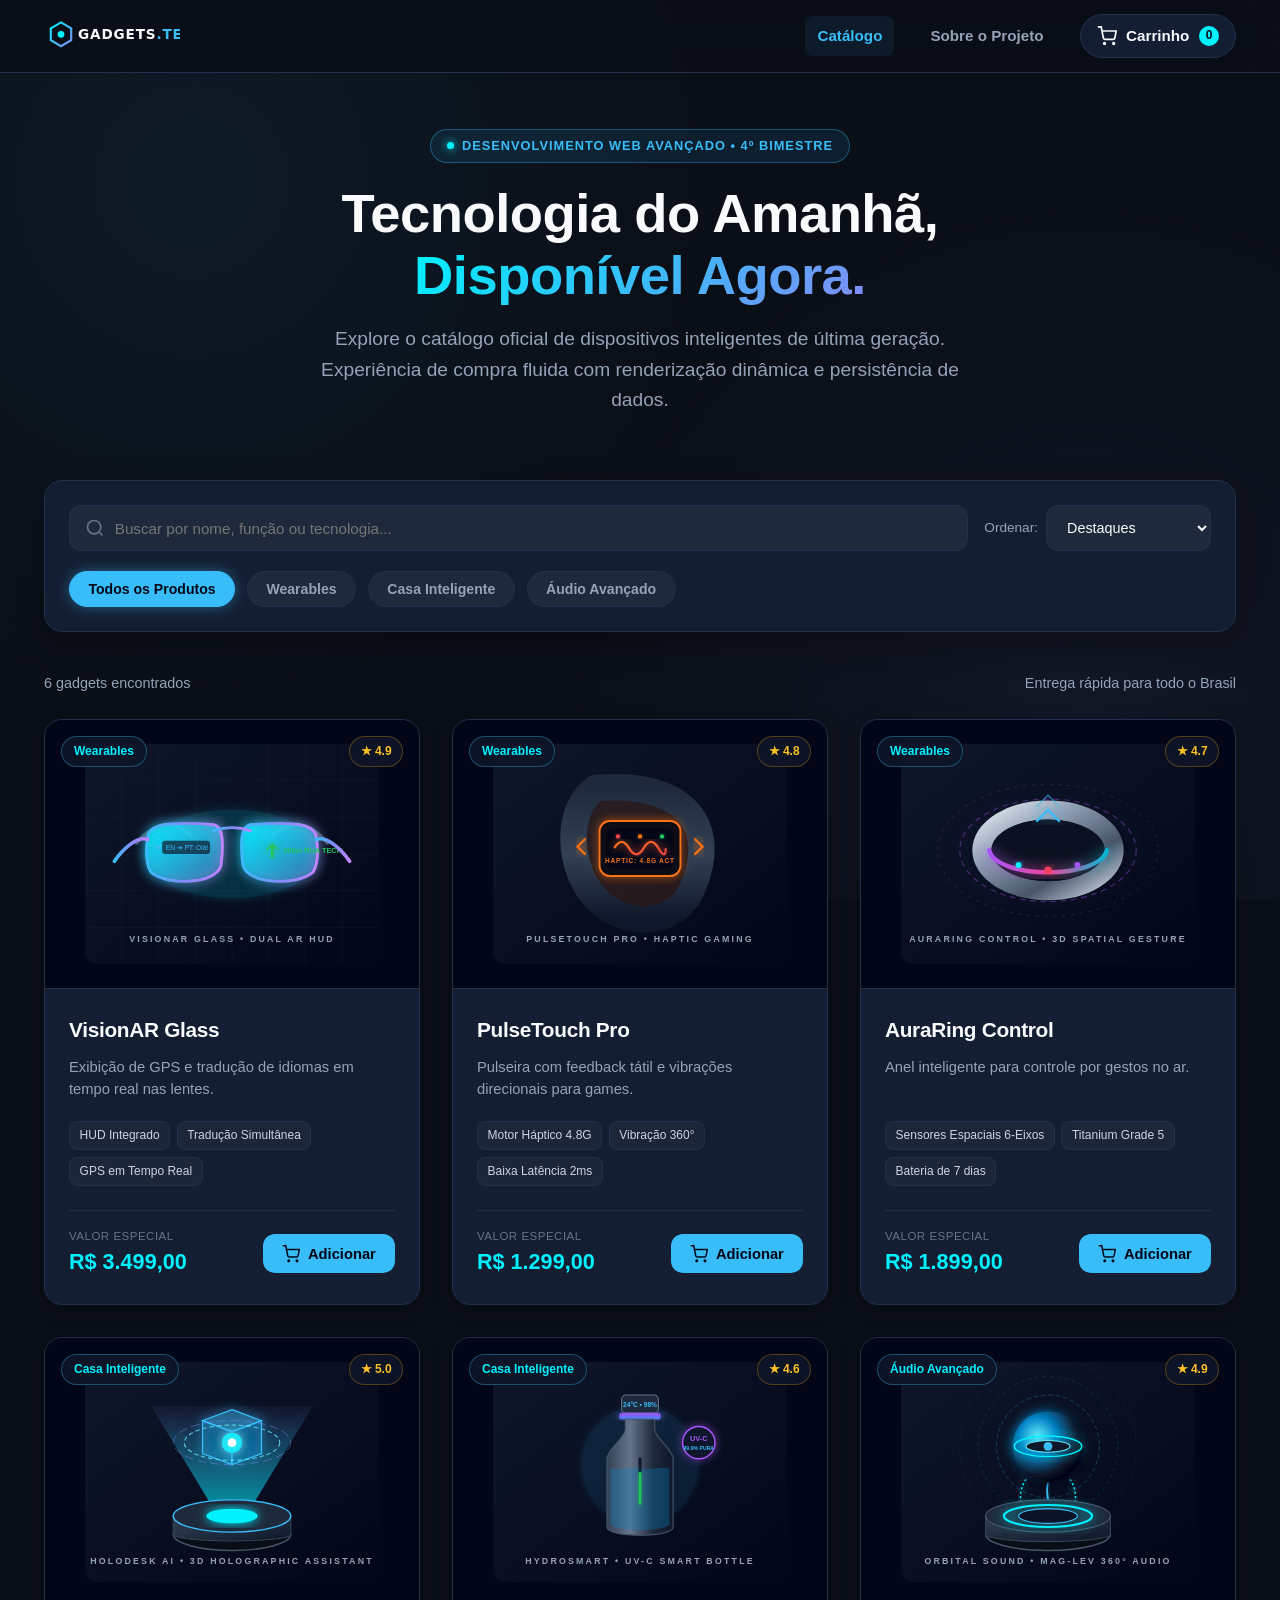
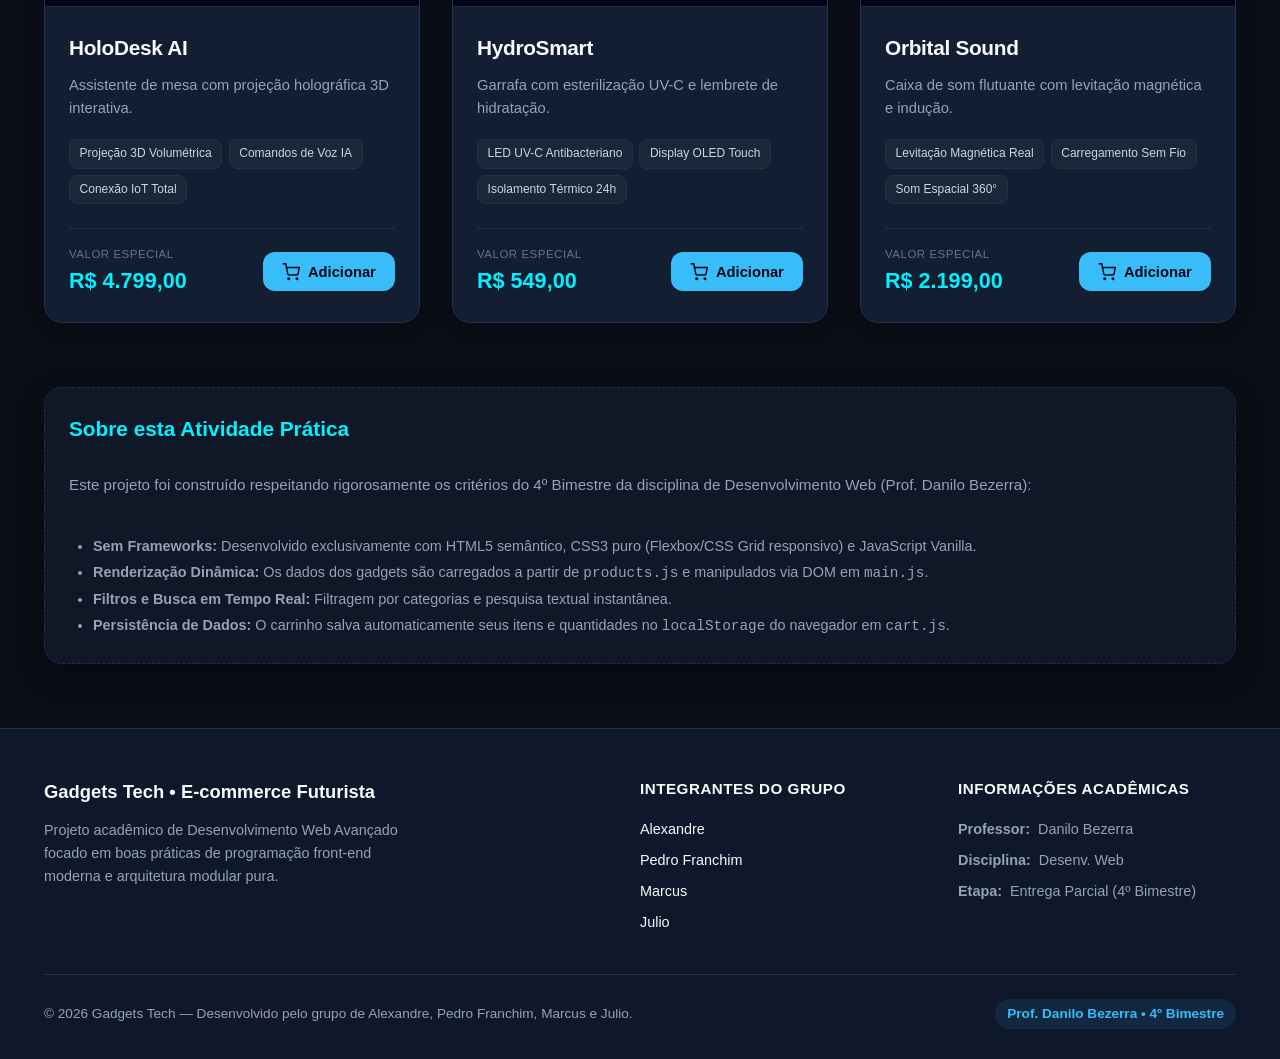
==== index.html @ e6502d01 "feat: entrega parcial 4o bimestre - gadgets tech" ====
<!DOCTYPE html>
<html lang="pt-BR">
<head>
  <meta charset="UTF-8">
  <meta name="viewport" content="width=device-width, initial-scale=1.0">
  <meta name="description" content="E-commerce e Catálogo Interativo de Gadgets Futuristas - Atividade Prática 4º Bimestre">
  <meta name="author" content="Alexandre, Pedro Franchim, Marcus e Julio">
  <title>Gadgets Tech • O Futuro Hoje</title>
  
  <!-- CSS Puro Sem Frameworks -->
  <link rel="stylesheet" href="css/style.css">
  <link rel="stylesheet" href="css/produtos.css">
  
  <!-- Favicon SVG -->
  <link rel="icon" type="image/svg+xml" href="assets/img/logo.svg">
</head>
<body>

  <!-- Cabeçalho / Navbar Principal -->
  <header class="site-header">
    <div class="container">
      <a href="index.html" class="brand-logo" aria-label="Gadgets Tech Home">
        <img src="assets/img/logo.svg" alt="Logo Gadgets Tech">
      </a>

      <nav class="main-nav" aria-label="Navegação Principal">
        <a href="index.html" class="nav-link active">Catálogo</a>
        <a href="#sobre" class="nav-link">Sobre o Projeto</a>
        
        <a href="carrinho.html" class="cart-nav-button" aria-label="Visualizar Carrinho de Compras">
          <svg width="20" height="20" viewBox="0 0 24 24" fill="none" stroke="currentColor" stroke-width="2">
            <circle cx="9" cy="21" r="1"></circle>
            <circle cx="20" cy="21" r="1"></circle>
            <path d="M1 1h4l2.68 13.39a2 2 0 0 0 2 1.61h9.72a2 2 0 0 0 2-1.61L23 6H6"></path>
          </svg>
          <span>Carrinho</span>
          <span class="cart-badge" id="nav-cart-badge">0</span>
        </a>
      </nav>
    </div>
  </header>

  <main>
    <!-- Banner Hero Principal -->
    <section class="hero-section">
      <div class="container">
        <div class="hero-tag">Desenvolvimento Web Avançado • 4º Bimestre</div>
        <h1 class="hero-title">
          Tecnologia do Amanhã, <br>
          <span class="gradient-text">Disponível Agora.</span>
        </h1>
        <p class="hero-subtitle">
          Explore o catálogo oficial de dispositivos inteligentes de última geração. Experiência de compra fluida com renderização dinâmica e persistência de dados.
        </p>
      </div>
    </section>

    <!-- Seção de Controles: Busca e Filtros por Categoria -->
    <section class="catalog-controls-section" aria-label="Filtros e Busca de Produtos">
      <div class="container">
        <div class="controls-card">
          <!-- Linha 1: Input de Busca e Ordenação -->
          <div class="search-sort-bar">
            <div class="search-input-wrapper">
              <svg class="search-icon" width="20" height="20" viewBox="0 0 24 24" fill="none" stroke="currentColor" stroke-width="2">
                <circle cx="11" cy="11" r="8"></circle>
                <line x1="21" y1="21" x2="16.65" y2="16.65"></line>
              </svg>
              <input 
                type="text" 
                id="search-input" 
                class="search-input" 
                placeholder="Buscar por nome, função ou tecnologia..." 
                autocomplete="off"
                aria-label="Buscar produtos no catálogo"
              >
              <button type="button" id="clear-search-btn" class="clear-search-btn" title="Limpar busca">&times;</button>
            </div>

            <div class="sort-wrapper">
              <label for="sort-select" class="sort-label">Ordenar:</label>
              <select id="sort-select" class="sort-select">
                <option value="default">Destaques</option>
                <option value="price-asc">Menor Preço</option>
                <option value="price-desc">Maior Preço</option>
                <option value="rating">Melhor Avaliação</option>
              </select>
            </div>
          </div>

          <!-- Linha 2: Filtros por Categoria -->
          <div class="category-filters" role="group" aria-label="Filtro por categoria">
            <button type="button" class="filter-btn active" data-category="all">Todos os Produtos</button>
            <button type="button" class="filter-btn" data-category="Wearables">Wearables</button>
            <button type="button" class="filter-btn" data-category="Casa Inteligente">Casa Inteligente</button>
            <button type="button" class="filter-btn" data-category="Áudio Avançado">Áudio Avançado</button>
          </div>
        </div>
      </div>
    </section>

    <!-- Seção do Catálogo de Produtos -->
    <section class="catalog-section">
      <div class="container">
        <div class="results-bar">
          <span id="results-count">Carregando catálogo...</span>
          <span>Entrega rápida para todo o Brasil</span>
        </div>

        <!-- Grid Renderizado Dinamicamente via JS (DOM) -->
        <div id="products-grid" class="products-grid" aria-live="polite">
          <!-- Inserido dinamicamente por main.js -->
        </div>

        <!-- Estado Vazio (Sem Resultados) -->
        <div id="no-results" class="no-results" style="display: none;">
          <div class="no-results-icon">🔍</div>
          <h3>Nenhum gadget encontrado</h3>
          <p>Tente ajustar os termos de busca ou remover os filtros de categoria aplicados.</p>
        </div>
      </div>
    </section>

    <!-- Sobre o Projeto Acadêmico -->
    <section id="sobre" class="container" style="padding-bottom: 4rem;">
      <div class="controls-card" style="background: rgba(20, 30, 51, 0.6); border: 1px dashed var(--border-subtle);">
        <h2 style="font-size: 1.3rem; margin-bottom: 0.5rem; color: var(--accent-cyan);">Sobre esta Atividade Prática</h2>
        <p style="color: var(--text-secondary); font-size: 0.95rem; margin-bottom: 1rem;">
          Este projeto foi construído respeitando rigorosamente os critérios do 4º Bimestre da disciplina de Desenvolvimento Web (Prof. Danilo Bezerra):
        </p>
        <ul style="color: var(--text-secondary); font-size: 0.9rem; padding-left: 1.5rem; line-height: 1.8;">
          <li><strong>Sem Frameworks:</strong> Desenvolvido exclusivamente com HTML5 semântico, CSS3 puro (Flexbox/CSS Grid responsivo) e JavaScript Vanilla.</li>
          <li><strong>Renderização Dinâmica:</strong> Os dados dos gadgets são carregados a partir de <code>products.js</code> e manipulados via DOM em <code>main.js</code>.</li>
          <li><strong>Filtros e Busca em Tempo Real:</strong> Filtragem por categorias e pesquisa textual instantânea.</li>
          <li><strong>Persistência de Dados:</strong> O carrinho salva automaticamente seus itens e quantidades no <code>localStorage</code> do navegador em <code>cart.js</code>.</li>
        </ul>
      </div>
    </section>
  </main>

  <!-- Rodapé -->
  <footer class="site-footer">
    <div class="container">
      <div class="footer-grid">
        <div class="footer-brand">
          <h4>Gadgets Tech • E-commerce Futurista</h4>
          <p>Projeto acadêmico de Desenvolvimento Web Avançado focado em boas práticas de programação front-end moderna e arquitetura modular pura.</p>
        </div>

        <div class="footer-col">
          <h5>Integrantes do Grupo</h5>
          <ul class="team-list">
            <li>Alexandre</li>
            <li>Pedro Franchim</li>
            <li>Marcus</li>
            <li>Julio</li>
          </ul>
        </div>

        <div class="footer-col">
          <h5>Informações Acadêmicas</h5>
          <ul>
            <li><strong>Professor:</strong> Danilo Bezerra</li>
            <li><strong>Disciplina:</strong> Desenv. Web</li>
            <li><strong>Etapa:</strong> Entrega Parcial (4º Bimestre)</li>
          </ul>
        </div>
      </div>

      <div class="footer-bottom">
        <p>&copy; 2026 Gadgets Tech — Desenvolvido pelo grupo de Alexandre, Pedro Franchim, Marcus e Julio.</p>
        <span class="academic-badge">Prof. Danilo Bezerra • 4º Bimestre</span>
      </div>
    </div>
  </footer>

  <!-- Container de Toasts Dinâmicos -->
  <div id="toast-container" class="toast-container" aria-live="polite"></div>

  <!-- Scripts JavaScript (Sem Frameworks / Modular) -->
  <script src="js/products.js"></script>
  <script src="js/cart.js"></script>
  <script src="js/main.js"></script>
</body>
</html>
---- css/style.css ----
/**
 * Estilos Globais e Layout Responsivo
 * Atividade Prática 4º Bimestre - Desenvolvimento Web Avançado
 * Alunos: Alexandre, Pedro Franchim, Marcus e Julio
 * Professor: Danilo Bezerra
 */

:root {
  /* Cores Principais - Tema Cyber Tech / Futurista */
  --bg-primary: #0a0e17;
  --bg-secondary: #0f172a;
  --bg-card: #141e33;
  --bg-card-hover: #1a2744;
  --bg-input: #1e293b;
  
  --border-subtle: #22304d;
  --border-focus: #38bdf8;
  --border-accent: rgba(56, 189, 248, 0.35);

  --text-primary: #f8fafc;
  --text-secondary: #94a3b8;
  --text-muted: #64748b;

  --accent-cyan: #00f2fe;
  --accent-blue: #38bdf8;
  --accent-indigo: #818cf8;
  --accent-purple: #c084fc;
  --accent-green: #10b981;
  --accent-red: #f43f5e;

  --gradient-tech: linear-gradient(135deg, #00f2fe 0%, #38bdf8 50%, #818cf8 100%);
  --gradient-card: linear-gradient(180deg, rgba(30, 41, 59, 0.7) 0%, rgba(15, 23, 42, 0.9) 100%);
  --glow-cyan: 0 0 25px rgba(0, 242, 254, 0.35);

  --font-family: -apple-system, BlinkMacSystemFont, "Segoe UI", Roboto, Helvetica, Arial, sans-serif;
  --radius-sm: 8px;
  --radius-md: 12px;
  --radius-lg: 18px;
  --radius-full: 9999px;

  --transition-fast: 0.2s ease;
  --transition-normal: 0.3s cubic-bezier(0.16, 1, 0.3, 1);
}

/* Reset Básico */
* {
  margin: 0;
  padding: 0;
  box-sizing: border-box;
}

html {
  font-family: var(--font-family);
  background-color: var(--bg-primary);
  color: var(--text-primary);
  scroll-behavior: smooth;
  line-height: 1.6;
}

body {
  min-height: 100vh;
  display: flex;
  flex-direction: column;
  overflow-x: hidden;
  background-image: 
    radial-gradient(circle at 15% 20%, rgba(56, 189, 248, 0.07) 0%, transparent 40%),
    radial-gradient(circle at 85% 80%, rgba(129, 140, 248, 0.07) 0%, transparent 40%);
  background-attachment: fixed;
}

a {
  color: inherit;
  text-decoration: none;
}

img {
  max-width: 100%;
  height: auto;
  display: block;
}

button {
  font-family: inherit;
  cursor: pointer;
  border: none;
  background: none;
}

/* Container Responsivo */
.container {
  width: 100%;
  max-width: 1240px;
  margin: 0 auto;
  padding: 0 1.5rem;
}

/* ==========================================================================
   Header / Navbar Principal
   ========================================================================== */
.site-header {
  position: sticky;
  top: 0;
  z-index: 100;
  background: rgba(10, 14, 23, 0.85);
  backdrop-filter: blur(14px);
  -webkit-backdrop-filter: blur(14px);
  border-bottom: 1px solid var(--border-subtle);
  transition: border-color var(--transition-fast);
}

.site-header .container {
  display: flex;
  align-items: center;
  justify-content: space-between;
  height: 72px;
}

/* Logo */
.brand-logo {
  display: flex;
  align-items: center;
  gap: 0.75rem;
  font-size: 1.25rem;
  font-weight: 800;
  letter-spacing: 0.5px;
  color: var(--text-primary);
  text-decoration: none;
}

.brand-logo img {
  height: 34px;
  width: auto;
}

/* Navegação */
.main-nav {
  display: flex;
  align-items: center;
  gap: 1.5rem;
}

.nav-link {
  font-size: 0.95rem;
  font-weight: 600;
  color: var(--text-secondary);
  transition: color var(--transition-fast);
  padding: 0.5rem 0.75rem;
  border-radius: var(--radius-sm);
}

.nav-link:hover,
.nav-link.active {
  color: var(--accent-blue);
  background: rgba(56, 189, 248, 0.08);
}

/* Botão do Carrinho no Topo */
.cart-nav-button {
  display: inline-flex;
  align-items: center;
  gap: 0.6rem;
  background: var(--bg-card);
  border: 1px solid var(--border-subtle);
  padding: 0.55rem 1rem;
  border-radius: var(--radius-full);
  color: var(--text-primary);
  font-weight: 600;
  font-size: 0.95rem;
  transition: all var(--transition-normal);
  position: relative;
}

.cart-nav-button:hover {
  border-color: var(--accent-blue);
  background: var(--bg-card-hover);
  box-shadow: 0 0 16px rgba(56, 189, 248, 0.2);
  transform: translateY(-1px);
}

.cart-badge {
  background: var(--accent-cyan);
  color: #020617;
  font-size: 0.75rem;
  font-weight: 800;
  min-width: 20px;
  height: 20px;
  border-radius: 10px;
  display: inline-flex;
  align-items: center;
  justify-content: center;
  padding: 0 5px;
  transition: transform var(--transition-fast), background-color var(--transition-fast);
}

.cart-badge.has-items {
  background: var(--accent-cyan);
  box-shadow: 0 0 10px var(--accent-cyan);
  animation: pulseBadge 1.2s ease;
}

@keyframes pulseBadge {
  0% { transform: scale(1); }
  50% { transform: scale(1.3); }
  100% { transform: scale(1); }
}

/* ==========================================================================
   Hero Banner
   ========================================================================== */
.hero-section {
  padding: 3.5rem 0 2rem;
  text-align: center;
  position: relative;
}

.hero-tag {
  display: inline-flex;
  align-items: center;
  gap: 0.5rem;
  background: rgba(56, 189, 248, 0.1);
  border: 1px solid var(--border-accent);
  color: var(--accent-blue);
  font-size: 0.8rem;
  font-weight: 700;
  letter-spacing: 1px;
  text-transform: uppercase;
  padding: 0.35rem 1rem;
  border-radius: var(--radius-full);
  margin-bottom: 1.25rem;
}

.hero-tag::before {
  content: "";
  display: inline-block;
  width: 7px;
  height: 7px;
  border-radius: 50%;
  background-color: var(--accent-cyan);
  box-shadow: 0 0 8px var(--accent-cyan);
}

.hero-title {
  font-size: clamp(2rem, 5vw, 3.4rem);
  font-weight: 900;
  line-height: 1.15;
  margin-bottom: 1rem;
  letter-spacing: -0.5px;
}

.gradient-text {
  background: var(--gradient-tech);
  -webkit-background-clip: text;
  -webkit-text-fill-color: transparent;
}

.hero-subtitle {
  font-size: clamp(1rem, 2vw, 1.2rem);
  color: var(--text-secondary);
  max-width: 680px;
  margin: 0 auto 2rem;
  font-weight: 400;
}

/* ==========================================================================
   Toast Notifications
   ========================================================================== */
.toast-container {
  position: fixed;
  bottom: 2rem;
  right: 2rem;
  z-index: 1000;
  display: flex;
  flex-direction: column;
  gap: 0.75rem;
  pointer-events: none;
}

.toast {
  background: var(--bg-card);
  border: 1px solid var(--accent-cyan);
  color: var(--text-primary);
  padding: 0.85rem 1.35rem;
  border-radius: var(--radius-md);
  box-shadow: 0 10px 30px rgba(0, 0, 0, 0.6), 0 0 15px rgba(0, 242, 254, 0.2);
  display: flex;
  align-items: center;
  gap: 0.75rem;
  font-size: 0.92rem;
  font-weight: 600;
  transform: translateY(20px);
  opacity: 0;
  transition: all 0.3s cubic-bezier(0.16, 1, 0.3, 1);
  pointer-events: auto;
}

.toast.visible {
  transform: translateY(0);
  opacity: 1;
}

.toast-icon {
  background: rgba(0, 242, 254, 0.15);
  color: var(--accent-cyan);
  width: 24px;
  height: 24px;
  border-radius: 50%;
  display: flex;
  align-items: center;
  justify-content: center;
  font-weight: bold;
}

.toast-info .toast-icon {
  color: var(--accent-blue);
  background: rgba(56, 189, 248, 0.15);
}

/* ==========================================================================
   Footer
   ========================================================================== */
.site-footer {
  margin-top: auto;
  background: var(--bg-secondary);
  border-top: 1px solid var(--border-subtle);
  padding: 3rem 0 2rem;
  color: var(--text-secondary);
  font-size: 0.9rem;
}

.footer-grid {
  display: grid;
  grid-template-columns: 2fr 1fr 1fr;
  gap: 2.5rem;
  margin-bottom: 2.5rem;
}

.footer-brand h4 {
  color: var(--text-primary);
  font-size: 1.15rem;
  font-weight: 800;
  margin-bottom: 0.75rem;
}

.footer-brand p {
  color: var(--text-secondary);
  max-width: 380px;
  line-height: 1.6;
}

.footer-col h5 {
  color: var(--text-primary);
  font-size: 0.95rem;
  font-weight: 700;
  margin-bottom: 1rem;
  text-transform: uppercase;
  letter-spacing: 0.5px;
}

.footer-col ul {
  list-style: none;
  display: flex;
  flex-direction: column;
  gap: 0.5rem;
}

.footer-col ul li {
  display: flex;
  align-items: center;
  gap: 0.5rem;
}

.footer-col ul li a:hover {
  color: var(--accent-cyan);
}

.team-list li {
  color: var(--text-primary);
  font-weight: 500;
}

.footer-bottom {
  border-top: 1px solid var(--border-subtle);
  padding-top: 1.5rem;
  display: flex;
  align-items: center;
  justify-content: space-between;
  flex-wrap: wrap;
  gap: 1rem;
  font-size: 0.85rem;
}

.academic-badge {
  display: inline-block;
  background: rgba(56, 189, 248, 0.1);
  color: var(--accent-blue);
  padding: 0.25rem 0.75rem;
  border-radius: var(--radius-full);
  font-weight: 600;
}

/* ==========================================================================
   Responsividade Global
   ========================================================================== */
@media (max-width: 868px) {
  .footer-grid {
    grid-template-columns: 1fr;
    gap: 2rem;
  }

  .site-header .container {
    height: 64px;
  }
}

@media (max-width: 600px) {
  .main-nav .nav-link {
    display: none; /* Mantém apenas o botão do carrinho */
  }

  .footer-bottom {
    flex-direction: column;
    text-align: center;
  }

  .toast-container {
    left: 1rem;
    right: 1rem;
    bottom: 1rem;
  }
}
---- css/produtos.css ----
/**
 * Estilos dos Cards, Filtros, Busca e Carrinho de Compras
 * Atividade Prática 4º Bimestre - Desenvolvimento Web Avançado
 * Alunos: Alexandre, Pedro Franchim, Marcus e Julio
 * Professor: Danilo Bezerra
 */

/* ==========================================================================
   Barra de Filtros, Busca e Controles
   ========================================================================== */
.catalog-controls-section {
  padding-bottom: 2.5rem;
}

.controls-card {
  background: var(--bg-card);
  border: 1px solid var(--border-subtle);
  border-radius: var(--radius-lg);
  padding: 1.5rem;
  box-shadow: 0 10px 30px rgba(0, 0, 0, 0.35);
  display: flex;
  flex-direction: column;
  gap: 1.25rem;
}

/* Linha Superior: Busca + Ordenação */
.search-sort-bar {
  display: flex;
  align-items: center;
  gap: 1rem;
  flex-wrap: wrap;
}

.search-input-wrapper {
  position: relative;
  flex: 1;
  min-width: 260px;
}

.search-icon {
  position: absolute;
  left: 1rem;
  top: 50%;
  transform: translateY(-50%);
  color: var(--text-muted);
  pointer-events: none;
}

.search-input {
  width: 100%;
  padding: 0.85rem 2.8rem 0.85rem 2.8rem;
  background: var(--bg-input);
  border: 1px solid var(--border-subtle);
  border-radius: var(--radius-md);
  color: var(--text-primary);
  font-size: 0.95rem;
  font-family: inherit;
  transition: all var(--transition-fast);
}

.search-input:focus {
  outline: none;
  border-color: var(--border-focus);
  box-shadow: 0 0 0 3px rgba(56, 189, 248, 0.2);
}

.clear-search-btn {
  position: absolute;
  right: 0.85rem;
  top: 50%;
  transform: translateY(-50%);
  color: var(--text-muted);
  font-size: 1.1rem;
  padding: 0.25rem;
  display: none;
  border-radius: 50%;
  transition: color var(--transition-fast);
}

.clear-search-btn:hover {
  color: var(--text-primary);
}

.sort-wrapper {
  display: flex;
  align-items: center;
  gap: 0.5rem;
}

.sort-label {
  font-size: 0.85rem;
  color: var(--text-secondary);
  font-weight: 500;
  white-space: nowrap;
}

.sort-select {
  padding: 0.8rem 1rem;
  background: var(--bg-input);
  border: 1px solid var(--border-subtle);
  border-radius: var(--radius-md);
  color: var(--text-primary);
  font-size: 0.9rem;
  font-family: inherit;
  cursor: pointer;
  transition: border-color var(--transition-fast);
}

.sort-select:focus {
  outline: none;
  border-color: var(--border-focus);
}

/* Categorias em Pills */
.category-filters {
  display: flex;
  align-items: center;
  gap: 0.75rem;
  flex-wrap: wrap;
}

.filter-btn {
  background: var(--bg-input);
  border: 1px solid var(--border-subtle);
  color: var(--text-secondary);
  padding: 0.55rem 1.15rem;
  border-radius: var(--radius-full);
  font-size: 0.88rem;
  font-weight: 600;
  transition: all var(--transition-normal);
}

.filter-btn:hover {
  color: var(--text-primary);
  border-color: var(--border-focus);
  background: rgba(56, 189, 248, 0.1);
}

.filter-btn.active {
  background: var(--accent-blue);
  color: #020617;
  border-color: var(--accent-blue);
  font-weight: 700;
  box-shadow: 0 0 14px rgba(56, 189, 248, 0.4);
}

/* Linha de status com contagem de resultados */
.results-bar {
  display: flex;
  align-items: center;
  justify-content: space-between;
  margin-bottom: 1.5rem;
  color: var(--text-secondary);
  font-size: 0.9rem;
}

/* ==========================================================================
   Grid dos Produtos
   ========================================================================== */
.products-grid {
  display: grid;
  grid-template-columns: repeat(auto-fill, minmax(340px, 1fr));
  gap: 2rem;
  margin-bottom: 4rem;
}

/* Card do Produto Individual */
.product-card {
  background: var(--bg-card);
  border: 1px solid var(--border-subtle);
  border-radius: var(--radius-lg);
  overflow: hidden;
  display: flex;
  flex-direction: column;
  transition: all var(--transition-normal);
  position: relative;
  box-shadow: 0 4px 20px rgba(0, 0, 0, 0.25);
}

.product-card:hover {
  transform: translateY(-6px);
  border-color: var(--border-accent);
  box-shadow: 0 16px 35px rgba(0, 0, 0, 0.45), 0 0 20px rgba(56, 189, 248, 0.15);
}

/* Badges sobrepostas na imagem */
.product-card-badge {
  position: absolute;
  top: 1rem;
  left: 1rem;
  right: 1rem;
  display: flex;
  justify-content: space-between;
  align-items: center;
  z-index: 2;
  pointer-events: none;
}

.category-pill {
  background: rgba(15, 23, 42, 0.85);
  backdrop-filter: blur(8px);
  border: 1px solid var(--border-accent);
  color: var(--accent-cyan);
  font-size: 0.75rem;
  font-weight: 700;
  padding: 0.3rem 0.75rem;
  border-radius: var(--radius-full);
}

.rating-pill {
  background: rgba(15, 23, 42, 0.85);
  backdrop-filter: blur(8px);
  border: 1px solid rgba(245, 158, 11, 0.3);
  color: #fbbf24;
  font-size: 0.75rem;
  font-weight: 700;
  padding: 0.3rem 0.65rem;
  border-radius: var(--radius-full);
}

/* Container da Imagem */
.product-image-wrapper {
  background: #020617;
  padding: 1.5rem;
  display: flex;
  align-items: center;
  justify-content: center;
  position: relative;
  border-bottom: 1px solid var(--border-subtle);
  overflow: hidden;
}

.product-image {
  width: 100%;
  max-height: 220px;
  object-fit: contain;
  transition: transform 0.4s ease;
}

.product-card:hover .product-image {
  transform: scale(1.04);
}

/* Conteúdo do Card */
.product-content {
  padding: 1.5rem;
  display: flex;
  flex-direction: column;
  flex: 1;
}

.product-title {
  font-size: 1.3rem;
  font-weight: 800;
  color: var(--text-primary);
  margin-bottom: 0.6rem;
  letter-spacing: -0.3px;
}

.product-description {
  font-size: 0.92rem;
  color: var(--text-secondary);
  line-height: 1.55;
  margin-bottom: 1.25rem;
  flex: 1;
}

/* Tags de Recursos */
.product-features {
  display: flex;
  flex-wrap: wrap;
  gap: 0.4rem;
  margin-bottom: 1.5rem;
}

.feature-tag {
  background: rgba(30, 41, 59, 0.8);
  border: 1px solid var(--border-subtle);
  color: #cbd5e1;
  font-size: 0.75rem;
  padding: 0.25rem 0.6rem;
  border-radius: var(--radius-sm);
  font-weight: 500;
}

/* Rodapé do Card (Preço + Botão) */
.product-footer {
  display: flex;
  align-items: center;
  justify-content: space-between;
  gap: 1rem;
  padding-top: 1rem;
  border-top: 1px solid rgba(51, 65, 85, 0.5);
}

.price-container {
  display: flex;
  flex-direction: column;
}

.price-label {
  font-size: 0.72rem;
  color: var(--text-muted);
  text-transform: uppercase;
  letter-spacing: 0.5px;
}

.product-price {
  font-size: 1.35rem;
  font-weight: 800;
  color: var(--accent-cyan);
}

.btn-add-cart {
  display: inline-flex;
  align-items: center;
  gap: 0.5rem;
  background: var(--accent-blue);
  color: #020617;
  font-weight: 700;
  font-size: 0.92rem;
  padding: 0.65rem 1.2rem;
  border-radius: var(--radius-md);
  transition: all var(--transition-fast);
}

.btn-add-cart:hover {
  background: var(--accent-cyan);
  box-shadow: 0 0 16px rgba(0, 242, 254, 0.5);
  transform: translateY(-2px);
}

.btn-add-cart:active {
  transform: translateY(0);
}

/* Estado de Nenhum Resultado */
.no-results {
  text-align: center;
  padding: 4rem 2rem;
  background: var(--bg-card);
  border-radius: var(--radius-lg);
  border: 1px dashed var(--border-subtle);
  margin-bottom: 3rem;
}

.no-results-icon {
  font-size: 3rem;
  margin-bottom: 1rem;
  opacity: 0.6;
}

.no-results h3 {
  font-size: 1.3rem;
  color: var(--text-primary);
  margin-bottom: 0.5rem;
}

.no-results p {
  color: var(--text-secondary);
}

/* ==========================================================================
   Página do Carrinho (carrinho.html)
   ========================================================================== */
.cart-page-header {
  padding: 2.5rem 0 1.5rem;
}

.cart-page-title {
  font-size: 2.2rem;
  font-weight: 900;
  margin-bottom: 0.5rem;
}

.cart-layout {
  display: grid;
  grid-template-columns: 1fr 380px;
  gap: 2.5rem;
  align-items: start;
  margin-bottom: 4rem;
}

/* Lista de Itens */
.cart-items-container {
  display: flex;
  flex-direction: column;
  gap: 1rem;
}

.cart-item {
  background: var(--bg-card);
  border: 1px solid var(--border-subtle);
  border-radius: var(--radius-md);
  padding: 1.25rem;
  display: grid;
  grid-template-columns: 85px 1.5fr auto auto auto;
  align-items: center;
  gap: 1.25rem;
  transition: border-color var(--transition-fast);
}

.cart-item:hover {
  border-color: var(--border-accent);
}

.cart-item-img {
  width: 85px;
  height: 85px;
  object-fit: contain;
  background: #020617;
  border-radius: var(--radius-sm);
  padding: 0.5rem;
}

.cart-item-info {
  display: flex;
  flex-direction: column;
  gap: 0.25rem;
}

.cart-item-category {
  font-size: 0.75rem;
  color: var(--accent-cyan);
  font-weight: 600;
  text-transform: uppercase;
}

.cart-item-name {
  font-size: 1.05rem;
  font-weight: 700;
  color: var(--text-primary);
}

.cart-item-price-unit {
  font-size: 0.85rem;
  color: var(--text-muted);
}

/* Controles de Quantidade */
.cart-item-quantity {
  display: flex;
  align-items: center;
  gap: 0.5rem;
  background: var(--bg-input);
  border: 1px solid var(--border-subtle);
  border-radius: var(--radius-sm);
  padding: 0.25rem;
}

.qty-btn {
  width: 28px;
  height: 28px;
  display: flex;
  align-items: center;
  justify-content: center;
  color: var(--text-primary);
  font-size: 1.1rem;
  font-weight: bold;
  border-radius: 4px;
  transition: background var(--transition-fast);
}

.qty-btn:hover {
  background: rgba(56, 189, 248, 0.2);
  color: var(--accent-cyan);
}

.qty-display {
  font-weight: 700;
  font-size: 0.95rem;
  min-width: 24px;
  text-align: center;
}

/* Subtotal por Item */
.cart-item-subtotal {
  display: flex;
  flex-direction: column;
  align-items: flex-end;
  min-width: 100px;
}

.subtotal-label {
  font-size: 0.75rem;
  color: var(--text-muted);
}

.subtotal-val {
  font-size: 1.05rem;
  font-weight: 800;
  color: var(--accent-cyan);
}

/* Botão Remover */
.btn-remove-item {
  color: var(--text-muted);
  padding: 0.5rem;
  border-radius: var(--radius-sm);
  transition: all var(--transition-fast);
  display: flex;
  align-items: center;
  justify-content: center;
}

.btn-remove-item:hover {
  color: var(--accent-red);
  background: rgba(244, 63, 94, 0.1);
}

/* Card Resumo do Pedido */
.cart-summary-card {
  background: var(--bg-card);
  border: 1px solid var(--border-subtle);
  border-radius: var(--radius-lg);
  padding: 1.75rem;
  position: sticky;
  top: 96px;
  box-shadow: 0 10px 30px rgba(0, 0, 0, 0.35);
}

.cart-summary-title {
  font-size: 1.3rem;
  font-weight: 800;
  margin-bottom: 1.5rem;
  padding-bottom: 1rem;
  border-bottom: 1px solid var(--border-subtle);
}

.summary-row {
  display: flex;
  justify-content: space-between;
  align-items: center;
  margin-bottom: 1rem;
  font-size: 0.95rem;
  color: var(--text-secondary);
}

.summary-row.total-row {
  margin-top: 1.5rem;
  padding-top: 1rem;
  border-top: 1px solid var(--border-subtle);
  font-size: 1.25rem;
  font-weight: 800;
  color: var(--text-primary);
}

.total-val {
  color: var(--accent-cyan);
  font-size: 1.4rem;
}

.free-shipping-tag {
  color: var(--accent-green);
  font-weight: 700;
  text-transform: uppercase;
  font-size: 0.8rem;
  background: rgba(16, 185, 129, 0.1);
  padding: 0.2rem 0.5rem;
  border-radius: var(--radius-sm);
}

/* Botões de Ação do Carrinho */
.cart-actions {
  display: flex;
  flex-direction: column;
  gap: 0.85rem;
  margin-top: 2rem;
}

.btn-checkout {
  width: 100%;
  background: var(--gradient-tech);
  color: #020617;
  font-weight: 800;
  font-size: 1rem;
  padding: 0.9rem;
  border-radius: var(--radius-md);
  text-align: center;
  transition: all var(--transition-normal);
  box-shadow: 0 4px 15px rgba(0, 242, 254, 0.3);
}

.btn-checkout:hover {
  box-shadow: 0 6px 25px rgba(0, 242, 254, 0.5);
  transform: translateY(-2px);
}

.btn-continue-shopping {
  display: block;
  text-align: center;
  padding: 0.75rem;
  color: var(--text-secondary);
  font-size: 0.9rem;
  font-weight: 600;
  transition: color var(--transition-fast);
}

.btn-continue-shopping:hover {
  color: var(--accent-blue);
}

.btn-clear-cart {
  width: 100%;
  color: var(--accent-red);
  background: rgba(244, 63, 94, 0.08);
  border: 1px solid rgba(244, 63, 94, 0.2);
  padding: 0.65rem;
  border-radius: var(--radius-md);
  font-size: 0.85rem;
  font-weight: 600;
  transition: all var(--transition-fast);
  margin-top: 0.5rem;
}

.btn-clear-cart:hover {
  background: rgba(244, 63, 94, 0.18);
}

/* Estado de Carrinho Vazio */
.empty-cart-state {
  text-align: center;
  padding: 5rem 2rem;
  background: var(--bg-card);
  border-radius: var(--radius-lg);
  border: 1px dashed var(--border-subtle);
  max-width: 600px;
  margin: 0 auto 4rem;
}

.empty-cart-icon {
  width: 80px;
  height: 80px;
  margin: 0 auto 1.5rem;
  color: var(--text-muted);
}

.empty-cart-state h2 {
  font-size: 1.6rem;
  margin-bottom: 0.75rem;
  color: var(--text-primary);
}

.empty-cart-state p {
  color: var(--text-secondary);
  margin-bottom: 2rem;
  max-width: 420px;
  margin-left: auto;
  margin-right: auto;
}

/* Modal de Confirmação */
.modal-overlay {
  position: fixed;
  inset: 0;
  background: rgba(2, 6, 23, 0.85);
  backdrop-filter: blur(10px);
  z-index: 1000;
  display: none;
  align-items: center;
  justify-content: center;
  padding: 1.5rem;
}

.modal-overlay.active {
  display: flex;
}

.modal-content {
  background: var(--bg-card);
  border: 1px solid var(--accent-cyan);
  box-shadow: 0 20px 50px rgba(0, 0, 0, 0.8), 0 0 30px rgba(0, 242, 254, 0.25);
  border-radius: var(--radius-lg);
  max-width: 480px;
  width: 100%;
  padding: 2.5rem 2rem;
  text-align: center;
  animation: modalScale 0.3s cubic-bezier(0.16, 1, 0.3, 1);
}

@keyframes modalScale {
  from { transform: scale(0.9); opacity: 0; }
  to { transform: scale(1); opacity: 1; }
}

.modal-icon-success {
  width: 68px;
  height: 68px;
  background: rgba(16, 185, 129, 0.15);
  border: 2px solid var(--accent-green);
  border-radius: 50%;
  color: var(--accent-green);
  display: flex;
  align-items: center;
  justify-content: center;
  font-size: 2rem;
  margin: 0 auto 1.5rem;
}

/* ==========================================================================
   Responsividade do Catálogo e Carrinho
   ========================================================================== */
@media (max-width: 992px) {
  .cart-layout {
    grid-template-columns: 1fr;
  }

  .cart-summary-card {
    position: static;
  }
}

@media (max-width: 680px) {
  .products-grid {
    grid-template-columns: 1fr;
  }

  .cart-item {
    grid-template-columns: 70px 1fr auto;
    grid-template-rows: auto auto;
    row-gap: 0.75rem;
  }

  .cart-item-quantity {
    grid-column: 2 / 3;
  }

  .cart-item-subtotal {
    grid-column: 3 / 4;
    align-items: flex-end;
  }

  .btn-remove-item {
    position: absolute;
    top: 0.75rem;
    right: 0.75rem;
  }

  .cart-item {
    position: relative;
    padding-top: 2rem;
  }
}
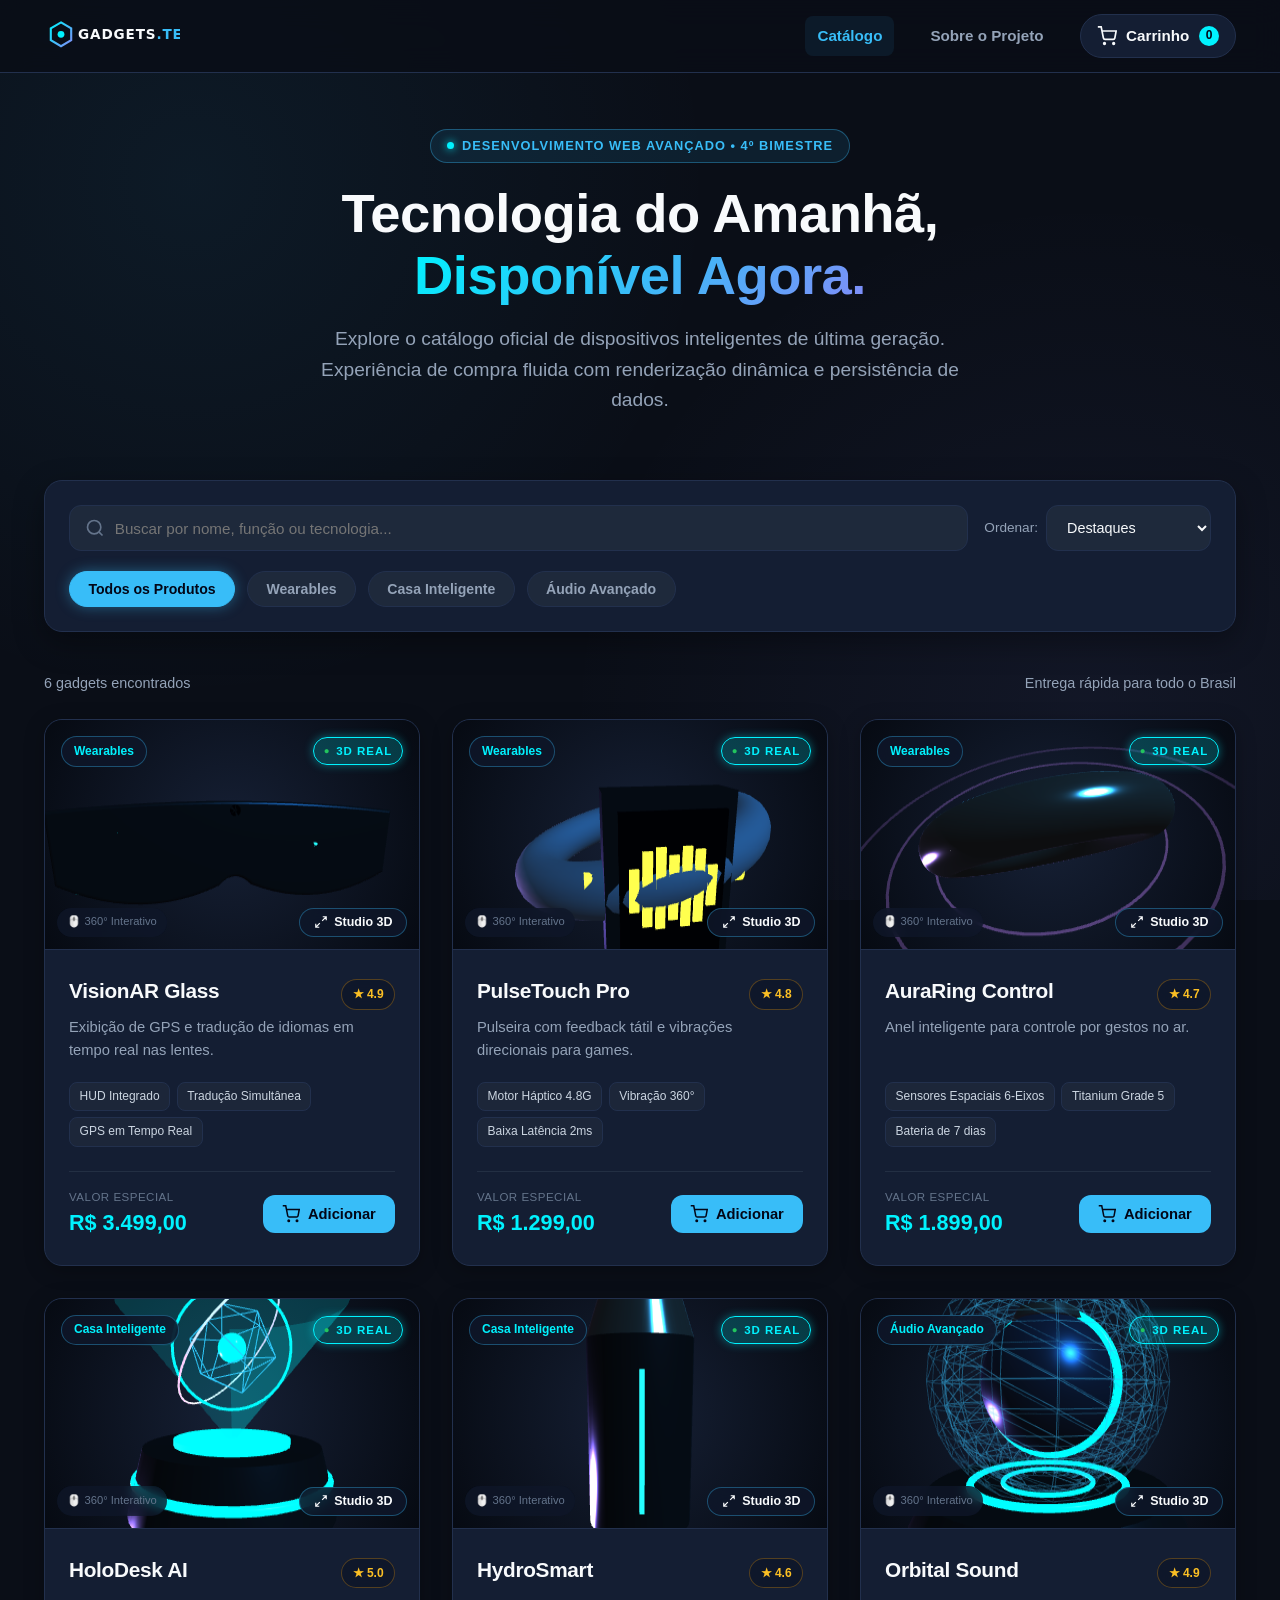
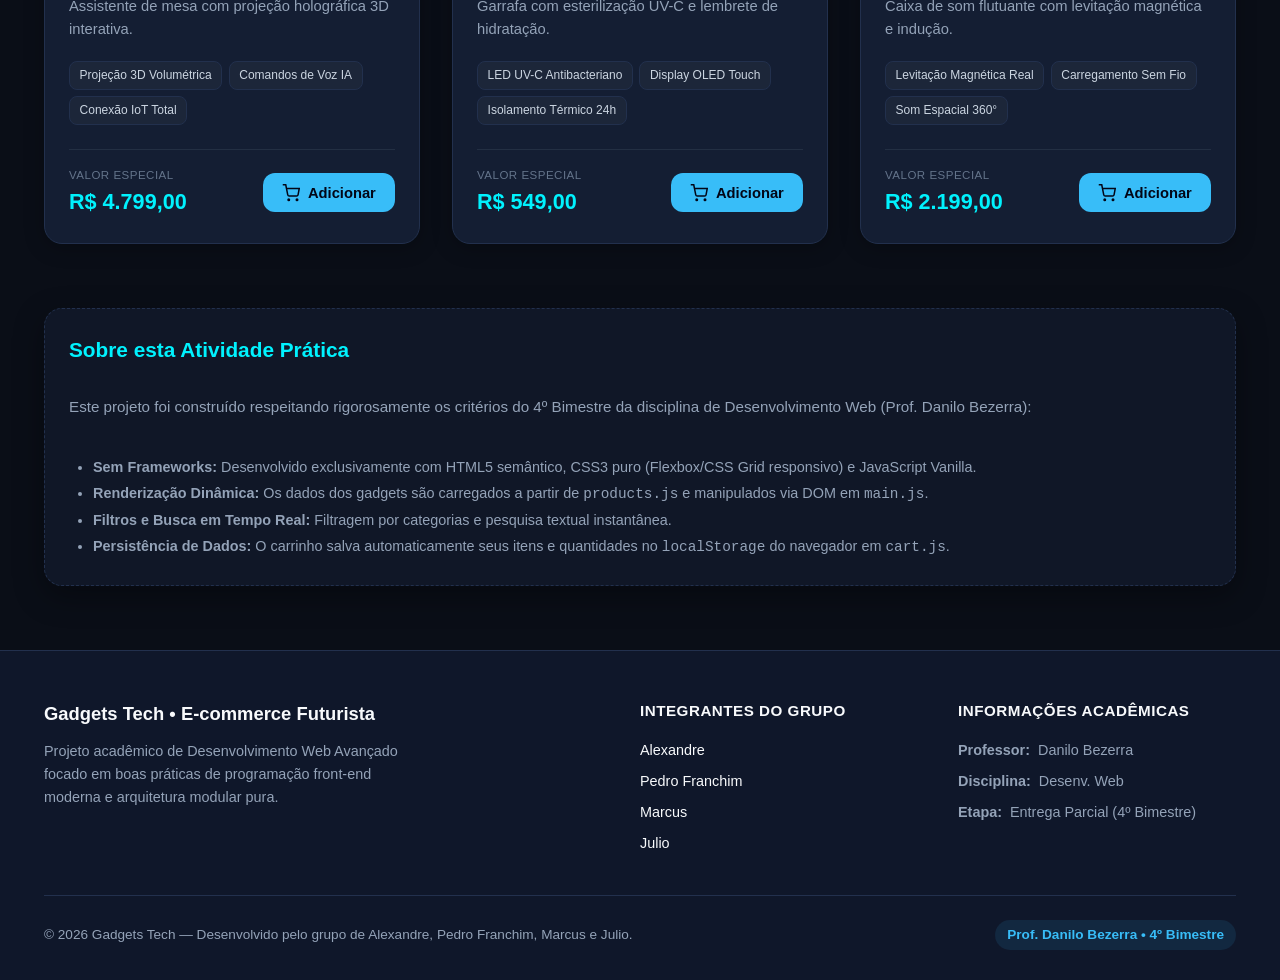
==== commit 71b83550: "feat: modelos 3d interativos com three.js e studio 360 viewer" ====
--- a/index.html
+++ b/index.html
@@ -174,11 +174,82 @@
     </div>
   </footer>
 
+  <!-- Modal Studio 3D Interativo 360° -->
+  <div id="modal-3d-viewer" class="modal-3d-overlay" role="dialog" aria-modal="true" aria-labelledby="modal-3d-title">
+    <!-- Cabeçalho do Estúdio -->
+    <header class="modal-3d-header">
+      <div class="modal-3d-header-left">
+        <span class="modal-3d-badge">3D STUDIO 360°</span>
+        <div>
+          <span id="modal-3d-category" class="modal-3d-category-tag">Categoria</span>
+          <h2 id="modal-3d-title" class="modal-3d-product-title">Nome do Produto</h2>
+        </div>
+      </div>
+      <button type="button" class="btn-close-3d" onclick="close3DModal()" title="Fechar estúdio 3D">&times;</button>
+    </header>
+
+    <!-- Corpo do Estúdio: Canvas 3D e Sidebar -->
+    <div class="modal-3d-body">
+      <div class="modal-3d-canvas-wrapper">
+        <div id="modal-3d-canvas" class="modal-3d-canvas"></div>
+        
+        <div class="modal-3d-hint">
+          🖱️ Clique e arraste para girar em 360° • Scroll do mouse ou pinça para zoom
+        </div>
+
+        <!-- Toolbar de Controles 3D -->
+        <div class="modal-3d-toolbar">
+          <button type="button" id="btn-toggle-rotate" class="toolbar-btn active" onclick="toggleAutoRotate()">
+            🔄 Rotação: Ligada
+          </button>
+          <button type="button" id="btn-toggle-fx" class="toolbar-btn active" onclick="toggleSpecialEffect()">
+            ⚡ Efeitos Especiais: Ligados
+          </button>
+          <button type="button" class="toolbar-btn" onclick="reset3DCamera()">
+            🎯 Resetar Câmera
+          </button>
+        </div>
+      </div>
+
+      <!-- Painel Lateral de Especificações -->
+      <aside class="modal-3d-sidebar">
+        <div>
+          <h3 style="font-size: 1.1rem; margin-bottom: 0.75rem; color: var(--text-primary);">Inspeção do Dispositivo</h3>
+          <p id="modal-3d-desc" class="modal-3d-desc">Descrição do produto...</p>
+
+          <div class="modal-3d-specs-list">
+            <h5>Engenharia & Arquitetura 3D</h5>
+            <ul>
+              <li>Materiais com Shaders PBR Físicos (Metalness & Roughness)</li>
+              <li>Iluminação de três pontos com reflexos neon dinâmicos</li>
+              <li>Renderização 60 FPS com WebGL e Three.js</li>
+              <li>Simulação física ativa (flutuação, pulso, rotação)</li>
+            </ul>
+          </div>
+        </div>
+
+        <div>
+          <div class="modal-3d-price-box">
+            <span class="price-label">Preço exclusivo</span>
+            <div id="modal-3d-price" class="modal-3d-price-val">R$ 0,00</div>
+          </div>
+
+          <button type="button" id="modal-3d-add-btn" class="btn-checkout" style="width: 100%;">
+            🛒 Adicionar ao Carrinho
+          </button>
+        </div>
+      </aside>
+    </div>
+  </div>
+
   <!-- Container de Toasts Dinâmicos -->
   <div id="toast-container" class="toast-container" aria-live="polite"></div>
 
-  <!-- Scripts JavaScript (Sem Frameworks / Modular) -->
+  <!-- Scripts JavaScript (Three.js 3D + Lógica Front-end) -->
+  <script src="js/three.min.js"></script>
+  <script src="js/OrbitControls.js"></script>
   <script src="js/products.js"></script>
+  <script src="js/models3d.js"></script>
   <script src="js/cart.js"></script>
   <script src="js/main.js"></script>
 </body>
--- a/css/produtos.css
+++ b/css/produtos.css
@@ -183,7 +183,7 @@
   box-shadow: 0 16px 35px rgba(0, 0, 0, 0.45), 0 0 20px rgba(56, 189, 248, 0.15);
 }
 
-/* Badges sobrepostas na imagem */
+/* Badges sobrepostas na imagem / 3D */
 .product-card-badge {
   position: absolute;
   top: 1rem;
@@ -192,8 +192,29 @@
   display: flex;
   justify-content: space-between;
   align-items: center;
-  z-index: 2;
+  z-index: 5;
   pointer-events: none;
+}
+
+.badge-3d {
+  background: rgba(0, 242, 254, 0.2);
+  border: 1px solid var(--accent-cyan);
+  color: var(--accent-cyan);
+  font-size: 0.72rem;
+  font-weight: 800;
+  padding: 0.25rem 0.6rem;
+  border-radius: var(--radius-full);
+  letter-spacing: 1px;
+  box-shadow: 0 0 10px rgba(0, 242, 254, 0.4);
+  display: inline-flex;
+  align-items: center;
+  gap: 0.35rem;
+}
+
+.badge-3d::before {
+  content: "●";
+  font-size: 0.6rem;
+  color: #22c55e;
 }
 
 .category-pill {
@@ -216,6 +237,328 @@
   font-weight: 700;
   padding: 0.3rem 0.65rem;
   border-radius: var(--radius-full);
+}
+
+/* Container do Canvas 3D Interativo no Card */
+.product-3d-wrapper {
+  position: relative;
+  background: radial-gradient(circle at 50% 50%, #162035 0%, #060a12 100%);
+  border-bottom: 1px solid var(--border-subtle);
+  overflow: hidden;
+  height: 230px;
+}
+
+.product-3d-canvas-container {
+  width: 100%;
+  height: 100%;
+  cursor: grab;
+  position: relative;
+  touch-action: none;
+}
+
+.product-3d-canvas-container:active {
+  cursor: grabbing;
+}
+
+.product-3d-canvas-container canvas {
+  width: 100% !important;
+  height: 100% !important;
+  display: block;
+}
+
+/* Dica de interação 3D e Botão de Expandir */
+.btn-inspect-3d {
+  position: absolute;
+  bottom: 0.75rem;
+  right: 0.75rem;
+  background: rgba(15, 23, 42, 0.85);
+  backdrop-filter: blur(8px);
+  border: 1px solid var(--border-accent);
+  color: var(--text-primary);
+  font-size: 0.78rem;
+  font-weight: 700;
+  padding: 0.4rem 0.85rem;
+  border-radius: var(--radius-full);
+  display: inline-flex;
+  align-items: center;
+  gap: 0.4rem;
+  z-index: 4;
+  transition: all var(--transition-fast);
+  cursor: pointer;
+}
+
+.btn-inspect-3d:hover {
+  background: var(--accent-blue);
+  color: #020617;
+  border-color: var(--accent-cyan);
+  box-shadow: 0 0 15px rgba(0, 242, 254, 0.4);
+  transform: translateY(-2px);
+}
+
+.drag-hint-pill {
+  position: absolute;
+  bottom: 0.75rem;
+  left: 0.75rem;
+  background: rgba(15, 23, 42, 0.75);
+  backdrop-filter: blur(6px);
+  color: var(--text-muted);
+  font-size: 0.7rem;
+  padding: 0.35rem 0.65rem;
+  border-radius: var(--radius-full);
+  pointer-events: none;
+  z-index: 3;
+}
+
+/* ==========================================================================
+   Modal Studio 3D Interativo 360° (Fullscreen Experience)
+   ========================================================================== */
+.modal-3d-overlay {
+  position: fixed;
+  inset: 0;
+  background: rgba(6, 10, 18, 0.95);
+  backdrop-filter: blur(14px);
+  -webkit-backdrop-filter: blur(14px);
+  z-index: 2000;
+  display: none;
+  flex-direction: column;
+}
+
+.modal-3d-overlay.active {
+  display: flex;
+}
+
+/* Barra Superior do Studio 3D */
+.modal-3d-header {
+  display: flex;
+  align-items: center;
+  justify-content: space-between;
+  padding: 1.25rem 2rem;
+  border-bottom: 1px solid var(--border-subtle);
+  background: rgba(10, 14, 23, 0.8);
+  z-index: 10;
+}
+
+.modal-3d-header-left {
+  display: flex;
+  align-items: center;
+  gap: 1rem;
+}
+
+.modal-3d-badge {
+  background: var(--gradient-tech);
+  color: #020617;
+  font-size: 0.75rem;
+  font-weight: 800;
+  padding: 0.3rem 0.75rem;
+  border-radius: var(--radius-full);
+  letter-spacing: 1px;
+}
+
+.modal-3d-product-title {
+  font-size: 1.35rem;
+  font-weight: 800;
+  color: var(--text-primary);
+}
+
+.btn-close-3d {
+  background: rgba(30, 41, 59, 0.8);
+  border: 1px solid var(--border-subtle);
+  color: var(--text-primary);
+  width: 42px;
+  height: 42px;
+  border-radius: 50%;
+  display: flex;
+  align-items: center;
+  justify-content: center;
+  font-size: 1.6rem;
+  cursor: pointer;
+  transition: all var(--transition-fast);
+}
+
+.btn-close-3d:hover {
+  background: var(--accent-red);
+  color: #fff;
+  border-color: var(--accent-red);
+  transform: rotate(90deg);
+}
+
+/* Área Central: Viewport 3D + Painel de Especificações */
+.modal-3d-body {
+  flex: 1;
+  display: flex;
+  position: relative;
+  overflow: hidden;
+}
+
+.modal-3d-canvas-wrapper {
+  flex: 1;
+  position: relative;
+  width: 100%;
+  height: 100%;
+}
+
+.modal-3d-canvas {
+  width: 100%;
+  height: 100%;
+  display: block;
+  cursor: grab;
+}
+
+.modal-3d-canvas:active {
+  cursor: grabbing;
+}
+
+/* Painel Lateral com Detalhes e Checkout */
+.modal-3d-sidebar {
+  width: 380px;
+  background: rgba(15, 23, 42, 0.85);
+  backdrop-filter: blur(16px);
+  border-left: 1px solid var(--border-subtle);
+  padding: 2rem;
+  display: flex;
+  flex-direction: column;
+  justify-content: space-between;
+  z-index: 10;
+  overflow-y: auto;
+}
+
+.modal-3d-category-tag {
+  color: var(--accent-cyan);
+  font-size: 0.8rem;
+  font-weight: 700;
+  text-transform: uppercase;
+  letter-spacing: 1px;
+  margin-bottom: 0.5rem;
+}
+
+.modal-3d-desc {
+  color: var(--text-secondary);
+  font-size: 0.95rem;
+  line-height: 1.6;
+  margin-bottom: 1.5rem;
+}
+
+.modal-3d-specs-list {
+  background: var(--bg-card);
+  border: 1px solid var(--border-subtle);
+  border-radius: var(--radius-md);
+  padding: 1.25rem;
+  margin-bottom: 1.5rem;
+}
+
+.modal-3d-specs-list h5 {
+  color: var(--text-primary);
+  font-size: 0.88rem;
+  margin-bottom: 0.75rem;
+  text-transform: uppercase;
+  letter-spacing: 0.5px;
+}
+
+.modal-3d-specs-list ul {
+  list-style: none;
+  display: flex;
+  flex-direction: column;
+  gap: 0.5rem;
+  font-size: 0.85rem;
+  color: #cbd5e1;
+}
+
+.modal-3d-specs-list li {
+  display: flex;
+  align-items: center;
+  gap: 0.5rem;
+}
+
+.modal-3d-specs-list li::before {
+  content: "✓";
+  color: var(--accent-cyan);
+  font-weight: bold;
+}
+
+.modal-3d-price-box {
+  margin-bottom: 1.5rem;
+}
+
+.modal-3d-price-val {
+  font-size: 1.8rem;
+  font-weight: 900;
+  color: var(--accent-cyan);
+}
+
+/* Barra Flutuante de Ferramentas 3D */
+.modal-3d-toolbar {
+  position: absolute;
+  bottom: 2rem;
+  left: 2rem;
+  display: flex;
+  align-items: center;
+  gap: 0.75rem;
+  background: rgba(15, 23, 42, 0.85);
+  backdrop-filter: blur(12px);
+  border: 1px solid var(--border-subtle);
+  padding: 0.65rem 1rem;
+  border-radius: var(--radius-full);
+  z-index: 10;
+  flex-wrap: wrap;
+}
+
+.toolbar-btn {
+  background: var(--bg-input);
+  border: 1px solid var(--border-subtle);
+  color: var(--text-secondary);
+  font-size: 0.82rem;
+  font-weight: 600;
+  padding: 0.45rem 0.9rem;
+  border-radius: var(--radius-full);
+  transition: all var(--transition-fast);
+  cursor: pointer;
+}
+
+.toolbar-btn:hover {
+  color: var(--text-primary);
+  border-color: var(--accent-blue);
+}
+
+.toolbar-btn.active {
+  background: var(--accent-blue);
+  color: #020617;
+  font-weight: 700;
+  border-color: var(--accent-blue);
+  box-shadow: 0 0 12px rgba(56, 189, 248, 0.4);
+}
+
+/* Instrução flutuante de navegação 3D */
+.modal-3d-hint {
+  position: absolute;
+  top: 1.5rem;
+  left: 2rem;
+  background: rgba(15, 23, 42, 0.75);
+  backdrop-filter: blur(8px);
+  border: 1px solid var(--border-accent);
+  color: var(--text-secondary);
+  font-size: 0.8rem;
+  padding: 0.4rem 0.9rem;
+  border-radius: var(--radius-full);
+  z-index: 10;
+  pointer-events: none;
+}
+
+@media (max-width: 900px) {
+  .modal-3d-body {
+    flex-direction: column;
+  }
+  .modal-3d-sidebar {
+    width: 100%;
+    max-height: 40vh;
+    border-left: none;
+    border-top: 1px solid var(--border-subtle);
+  }
+  .modal-3d-toolbar {
+    bottom: 1rem;
+    left: 1rem;
+    right: 1rem;
+    justify-content: center;
+  }
 }
 
 /* Container da Imagem */
